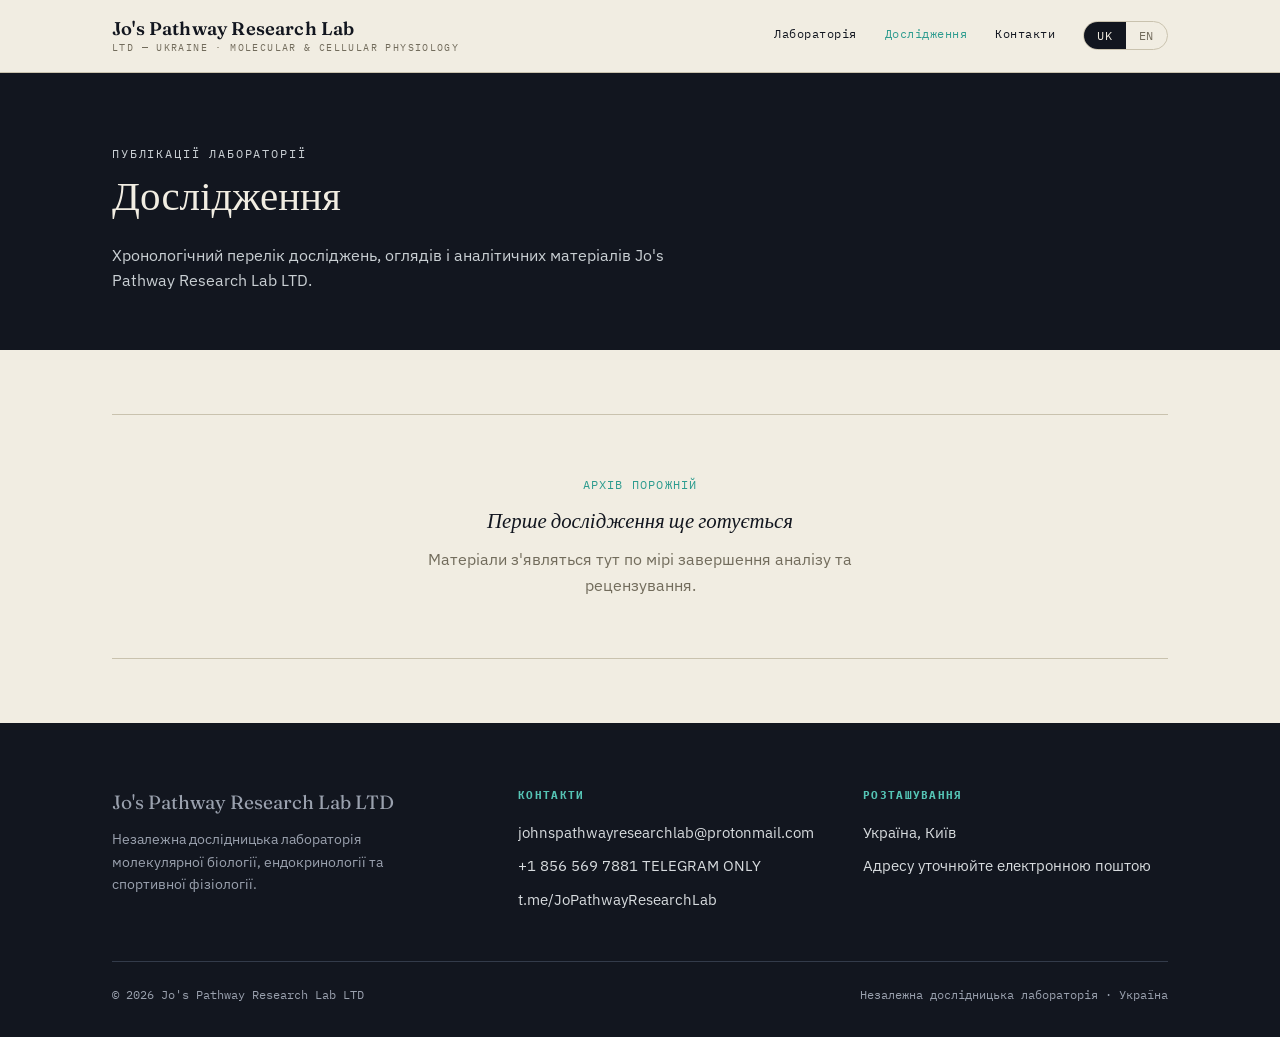
==== research.html @ 966e6f87 "Update research.html" ====
<!DOCTYPE html>
<html lang="uk" data-lang="uk">
<head>
<meta charset="UTF-8">
<meta name="viewport" content="width=device-width, initial-scale=1.0">
<title>Дослідження — Jo's Pathway Research Lab LTD</title>
<link rel="stylesheet" href="style.css">
<style>
  [data-lang] [data-en]{ display:none; }
  html[data-lang="en"] [data-en]{ display:inline; }
  html[data-lang="en"] [data-uk]{ display:none; }
  html[data-lang="uk"] [data-uk]{ display:inline; }
  [data-en-b], [data-uk-b]{ display:none; }
  html[data-lang="en"] [data-en-b]{ display:block; }
  html[data-lang="uk"] [data-uk-b]{ display:block; }
</style>
</head>
<body>

<header class="site-header">
  <div class="wrap">
    <a href="index.html" class="brand">
      <span class="name">Jo's Pathway Research Lab</span>
      <span class="tag">LTD — Ukraine · Molecular &amp; Cellular Physiology</span>
    </a>
    <nav class="primary">
      <a href="index.html"><span data-uk>Лабораторія</span><span data-en>Laboratory</span></a>
      <a href="research.html" class="active"><span data-uk>Дослідження</span><span data-en>Research</span></a>
      <a href="index.html#contact"><span data-uk>Контакти</span><span data-en>Contact</span></a>
      <div class="lang-toggle">
        <button data-set="uk" class="lang active">UK</button>
        <button data-set="en" class="lang">EN</button>
      </div>
    </nav>
  </div>
</header>

<section class="research-hero">
  <div class="wrap">
    <p class="eyebrow" data-uk-b>Публікації лабораторії</p>
    <p class="eyebrow" data-en-b>Laboratory publications</p>
    <h1 data-uk-b>Дослідження</h1>
    <h1 data-en-b>Research</h1>
    <p data-uk-b>Хронологічний перелік досліджень, оглядів і аналітичних матеріалів Jo's Pathway Research Lab LTD.</p>
    <p data-en-b>A chronological record of studies, reviews, and analytical materials from Jo's Pathway Research Lab LTD.</p>
  </div>
</section>

<section class="tight">
  <div class="wrap">

    <!-- ============================================================
         СПИСОК ДОСЛІДЖЕНЬ / STUDIES LIST
         Щоб додати нове дослідження — скопіюйте один блок <article
         class="study">...</article> нижче (або приклад у коментарі),
         вставте його ПЕРШИМ всередині <div id="studies-list">,
         і заповніть свої дані. Якщо в списку лишається лише порожній
         стан (.empty-state) — просто видаліть цей блок, коли додасте
         перше дослідження.

         To add a new study, copy one <article class="study"> block
         (or the commented template below), paste it as the FIRST
         child inside <div id="studies-list">, and fill in your data.
         If only the .empty-state block remains below, delete it once
         you add your first real study.

    <article class="study">
      <div class="meta">
        <span class="date">2026-01-01</span>
        <span data-uk>Огляд</span><span data-en>Review</span>
        <span class="status">draft</span>
      </div>
      <div>
        <div class="tags">
          <span>mTORC1</span>
          <span>Akt/PKB</span>
        </div>
        <h3 data-uk-b>Заголовок дослідження українською</h3>
        <h3 data-en-b>Study title in English</h3>
        <p class="summary" data-uk-b>Короткий опис — одне-два речення про мету, метод і головний висновок дослідження.</p>
        <p class="summary" data-en-b>Short summary — one or two sentences on the aim, method, and key finding.</p>
      </div>
    </article>

    ============================================================ -->

    <div id="studies-list">

      <div class="empty-state">
        <p class="glyph" data-uk-b>Архів порожній</p>
        <p class="glyph" data-en-b>Archive is empty</p>
        <h3 data-uk-b>Перше дослідження ще готується</h3>
        <h3 data-en-b>The first study is in preparation</h3>
        <p data-uk-b>Матеріали з'являться тут по мірі завершення аналізу та рецензування.</p>
        <p data-en-b>Materials will appear here as analysis and review are completed.</p>
      </div>

    </div>

  </div>
</section>

<footer class="site-footer" id="contact">
  <div class="wrap">
    <div class="footer-grid">
      <div class="brand-col">
        <p class="name">Jo's Pathway Research Lab LTD</p>
        <p data-uk-b>Незалежна дослідницька лабораторія молекулярної біології, ендокринології та спортивної фізіології.</p>
        <p data-en-b>An independent research laboratory in molecular biology, endocrinology, and exercise physiology.</p>
      </div>
      <div class="footer-col">
        <h5 data-uk-b>Контакти</h5>
        <h5 data-en-b>Contact</h5>
        <ul>
          <li><a href="mailto:johnspathwayresearchlab@protonmail.com">johnspathwayresearchlab@protonmail.com</a></li>
          <li><a href="https://t.me/+18565697881">+1 856 569 7881 TELEGRAM ONLY</a></li>
          <li><a href="https://t.me/JoPathwayResearchLab">t.me/JoPathwayResearchLab</a></li>
        </ul>
      </div>
      <div class="footer-col">
        <h5 data-uk-b>Розташування</h5>
        <h5 data-en-b>Location</h5>
        <ul>
          <li><span data-uk-b>Україна, Київ</span><span data-en-b>Ukraine, Kyiv</span></li>
          <li><span data-uk>Адресу уточнюйте електронною поштою</span><span data-en>Address available on request</span></li>
        </ul>
      </div>
    </div>
    <div class="footer-bottom">
      <span>© 2026 Jo's Pathway Research Lab LTD</span>
      <span data-uk>Незалежна дослідницька лабораторія · Україна</span>
      <span data-en>Independent research laboratory · Ukraine</span>
    </div>
  </div>
</footer>

<script src="script.js"></script>
</body>
</html>
---- style.css ----
@import url('https://fonts.googleapis.com/css2?family=Fraunces:opsz,wght,ital@9..144,300..700,0..1&family=IBM+Plex+Sans:wght@400;500;600&family=IBM+Plex+Mono:wght@400;500&display=swap');

:root{
  --paper: #F1EDE2;
  --paper-dim: #E7E1D2;
  --ink: #12161F;
  --ink-soft: #1B212D;
  --teal: #2E9C8F;
  --teal-bright: #55C4B5;
  --amber: #D9A441;
  --rule: #C9C2AE;
  --rule-dark: #333B4A;
  --muted: #726C5C;
  --muted-light: #9AA1AE;

  --display: 'Fraunces', serif;
  --body: 'IBM Plex Sans', sans-serif;
  --mono: 'IBM Plex Mono', monospace;
}

*{ box-sizing: border-box; }
html{ scroll-behavior: smooth; }

body{
  margin:0;
  background: var(--paper);
  color: var(--ink);
  font-family: var(--body);
  font-size: 16px;
  line-height: 1.6;
  -webkit-font-smoothing: antialiased;
}

a{ color: inherit; }

::selection{ background: var(--teal); color: var(--paper); }

.wrap{
  max-width: 1120px;
  margin: 0 auto;
  padding: 0 32px;
}

/* ---------- Focus visibility ---------- */
a:focus-visible, button:focus-visible{
  outline: 2px solid var(--teal);
  outline-offset: 3px;
}

@media (prefers-reduced-motion: reduce){
  *{ animation-duration: 0.01ms !important; animation-iteration-count: 1 !important; transition-duration: 0.01ms !important; scroll-behavior: auto !important; }
}

/* ---------- Header ---------- */
.site-header{
  position: sticky;
  top:0;
  z-index: 50;
  background: rgba(241,237,226,0.92);
  backdrop-filter: blur(6px);
  border-bottom: 1px solid var(--rule);
}
.site-header .wrap{
  display:flex;
  align-items:center;
  justify-content:space-between;
  padding-top: 18px;
  padding-bottom: 18px;
}
.brand{
  display:flex;
  flex-direction:column;
  text-decoration:none;
  color: var(--ink);
  line-height:1.15;
}
.brand .name{
  font-family: var(--display);
  font-weight: 600;
  font-size: 1.15rem;
  letter-spacing: 0.01em;
}
.brand .tag{
  font-family: var(--mono);
  font-size: 0.62rem;
  letter-spacing: 0.14em;
  text-transform: uppercase;
  color: var(--muted);
  margin-top: 3px;
}

nav.primary{
  display:flex;
  align-items:center;
  gap: 28px;
}
nav.primary a{
  font-family: var(--mono);
  font-size: 0.78rem;
  letter-spacing: 0.04em;
  text-decoration:none;
  color: var(--ink);
  position: relative;
  padding-bottom: 3px;
}
nav.primary a.active{ color: var(--teal); }
nav.primary a:not(.lang)::after{
  content:'';
  position:absolute;
  left:0; right:0; bottom:-2px;
  height:2px;
  background: var(--teal);
  transform: scaleX(0);
  transform-origin: left;
  transition: transform .25s ease;
}
nav.primary a:not(.lang):hover::after{ transform: scaleX(1); }

.lang-toggle{
  display:flex;
  border: 1px solid var(--rule);
  border-radius: 999px;
  overflow:hidden;
  font-family: var(--mono);
}
.lang-toggle button{
  background: transparent;
  border: none;
  padding: 6px 13px;
  font-family: var(--mono);
  font-size: 0.72rem;
  letter-spacing: 0.06em;
  cursor: pointer;
  color: var(--muted);
}
.lang-toggle button.active{
  background: var(--ink);
  color: var(--paper);
}

/* ---------- Hero ---------- */
.hero{
  position: relative;
  background: var(--ink);
  color: var(--paper);
  overflow: hidden;
}

/* 1. Send diagram strictly behind the text wrapper */
.hero-diagram{
  position: absolute;
  inset: 0;
  opacity: 0.45; /* Tuned down slightly for improved contrast */
  z-index: 1; 
  pointer-events: auto; /* Re-enable events so nodes can be hovered */
}
.hero-diagram svg{
  width: 100%;
  height: 100%;
}
.hero-diagram .node{
  pointer-events: all; /* Nodes capture hover states directly */
}

/* 2. Elevate content wrapper over the diagram layers */
.hero .wrap{
  position: relative;
  z-index: 2; 
  padding-top: 96px;
  padding-bottom: 120px;
  display: grid;
  grid-template-columns: 1.1fr 0.9fr;
  gap: 40px;
  align-items: center;
  pointer-events: none; /* Let hovers pass through empty spaces to the nodes behind */
}

/* 3. Re-enable mouse actions for text blocks, links, and panel */
.hero .wrap > *{
  pointer-events: auto; 
}

.hero-actions, .hero-panel{
  position: relative;
}

.eyebrow{
  font-family: var(--mono);
  font-size: 0.72rem;
  letter-spacing: 0.16em;
  text-transform: uppercase;
  color: var(--teal-bright);
  margin: 0 0 18px;
}
.hero h1{
  font-family: var(--display);
  font-weight: 500;
  font-size: clamp(2.1rem, 4vw, 3.4rem);
  line-height: 1.08;
  margin: 0 0 22px;
  letter-spacing: -0.01em;
}
.hero h1 em{
  font-style: italic;
  color: var(--teal-bright);
}
.hero p.lede{
  font-size: 1.05rem;
  color: #CBD1D6;
  max-width: 46ch;
  margin: 0 0 30px;
}
.hero-actions{ display:flex; gap:16px; flex-wrap:wrap; }

.btn{
  display:inline-flex;
  align-items:center;
  gap:8px;
  font-family: var(--mono);
  font-size: 0.8rem;
  letter-spacing: 0.03em;
  text-decoration:none;
  padding: 12px 22px;
  border-radius: 2px;
  border: 1px solid var(--teal-bright);
  color: var(--teal-bright);
  transition: background .2s ease, color .2s ease;
}
.btn:hover{ background: var(--teal-bright); color: var(--ink); }
.btn.solid{
  background: var(--teal-bright);
  color: var(--ink);
}
.btn.solid:hover{ background: var(--paper); border-color: var(--paper); }

.hero-panel{
  border: 1px solid var(--rule-dark);
  background: rgba(18, 22, 31, 0.85); /* Slightly darker, solid backup to shield text */
  backdrop-filter: blur(4px);
  padding: 26px 26px;
  position: relative;
}
.hero-panel .panel-label{
  font-family: var(--mono);
  font-size: 0.65rem;
  letter-spacing: 0.14em;
  text-transform: uppercase;
  color: var(--muted-light);
  margin-bottom: 14px;
}
.pathway-list{
  list-style: none;
  margin:0; padding:0;
  display:flex;
  flex-direction:column;
  gap: 10px;
}
.pathway-list li{
  font-family: var(--mono);
  font-size: 0.86rem;
  display:flex;
  justify-content:space-between;
  border-bottom: 1px dashed var(--rule-dark);
  padding-bottom: 8px;
  color: #D7DBDE;
}
.pathway-list li span.code{ color: var(--teal-bright); }

/* ---------- Section shared ---------- */
section{ padding: 88px 0; }
section.tight{ padding: 64px 0; }
.section-head{
  max-width: 62ch;
  margin-bottom: 48px;
}
.section-head .eyebrow{ color: var(--teal); }
.section-head h2{
  font-family: var(--display);
  font-weight: 500;
  font-size: clamp(1.6rem, 2.6vw, 2.2rem);
  margin: 0 0 14px;
  letter-spacing: -0.01em;
}
.section-head p{
  color: var(--muted);
  margin:0;
  font-size: 1rem;
}

hr.rule{
  border:none;
  border-top: 1px solid var(--rule);
  margin: 0;
}

/* ---------- About ---------- */
.about-grid{
  display:grid;
  grid-template-columns: 1fr 1fr;
  gap: 56px;
}
.about-grid p{ margin: 0 0 18px; color: #3A3F33; }
.about-grid .lead{
  font-family: var(--display);
  font-style: italic;
  font-size: 1.3rem;
  color: var(--ink);
  line-height: 1.4;
}

/* ---------- Pathways grid ---------- */
.pathways-grid{
  display:grid;
  grid-template-columns: repeat(3, 1fr);
  gap: 1px;
  background: var(--rule);
  border: 1px solid var(--rule);
}
.pathway-card{
  background: var(--paper);
  padding: 26px 24px;
  transition: background .2s ease;
}
.pathway-card:hover{ background: var(--paper-dim); }
.pathway-card .code{
  font-family: var(--mono);
  font-size: 0.7rem;
  letter-spacing: 0.1em;
  color: var(--teal);
  display:block;
  margin-bottom: 10px;
}
.pathway-card h3{
  font-family: var(--display);
  font-style: italic;
  font-weight: 500;
  font-size: 1.15rem;
  margin: 0 0 10px;
}
.pathway-card p{
  margin:0;
  font-size: 0.9rem;
  color: var(--muted);
}

/* ---------- Focus areas / methodology ---------- */
.focus-list{
  display:grid;
  grid-template-columns: repeat(2, 1fr);
  gap: 28px 48px;
}
.focus-item{
  display:flex;
  gap: 18px;
  border-top: 1px solid var(--rule);
  padding-top: 18px;
}
.focus-item .mark{
  font-family: var(--mono);
  color: var(--amber);
  font-size: 0.85rem;
  padding-top: 2px;
}
.focus-item h4{
  font-family: var(--body);
  font-weight: 600;
  font-size: 0.98rem;
  margin: 0 0 6px;
}
.focus-item p{
  margin:0;
  font-size: 0.9rem;
  color: var(--muted);
}

/* ---------- Research page ---------- */
.research-hero{
  background: var(--ink);
  color: var(--paper);
  padding: 72px 0 56px;
}
.research-hero h1{
  font-family: var(--display);
  font-weight: 500;
  font-size: clamp(1.8rem, 3.2vw, 2.6rem);
  margin: 0 0 14px;
}
.research-hero p{
  color: #C9CFD3;
  max-width: 58ch;
  margin:0;
}

#studies-list{
  display:flex;
  flex-direction: column;
}
.study{
  display:grid;
  grid-template-columns: 140px 1fr;
  gap: 28px;
  padding: 30px 0;
  border-top: 1px solid var(--rule);
}
.study:last-child{ border-bottom: 1px solid var(--rule); }
.study .meta{
  font-family: var(--mono);
  font-size: 0.75rem;
  color: var(--muted);
  line-height: 1.7;
}
.study .meta .date{ color: var(--ink); display:block; }
.study .meta .status{
  display:inline-block;
  margin-top: 8px;
  padding: 2px 8px;
  border: 1px solid var(--teal);
  color: var(--teal);
  border-radius: 999px;
  font-size: 0.65rem;
  letter-spacing: 0.06em;
  text-transform: uppercase;
}
.study h3{
  font-family: var(--display);
  font-weight: 500;
  font-size: 1.3rem;
  margin: 0 0 10px;
}
.study .tags{
  margin: 0 0 12px;
  display:flex;
  flex-wrap:wrap;
  gap: 8px;
}
.study .tags span{
  font-family: var(--mono);
  font-size: 0.68rem;
  color: var(--teal);
  background: rgba(46,156,143,0.08);
  padding: 3px 8px;
  border-radius: 3px;
}
.study p.summary{
  margin:0;
  color: var(--muted);
  font-size: 0.95rem;
  max-width: 68ch;
}

.empty-state{
  padding: 60px 0;
  text-align:center;
  border-top: 1px solid var(--rule);
  border-bottom: 1px solid var(--rule);
}
.empty-state .glyph{
  font-family: var(--mono);
  font-size: 0.75rem;
  color: var(--teal);
  letter-spacing: 0.1em;
  text-transform: uppercase;
  margin-bottom: 10px;
}
.empty-state h3{
  font-family: var(--display);
  font-style: italic;
  font-weight: 500;
  font-size: 1.3rem;
  margin: 0 0 10px;
}
.empty-state p{ color: var(--muted); max-width: 46ch; margin: 0 auto; }

/* ---------- Footer / contact ---------- */
footer.site-footer{
  background: var(--ink);
  color: var(--paper);
  padding: 64px 0 32px;
}
.footer-grid{
  display:grid;
  grid-template-columns: 1.2fr 1fr 1fr;
  gap: 40px;
  padding-bottom: 40px;
  border-bottom: 1px solid var(--rule-dark);
}
.footer-grid .brand-col .name{
  font-family: var(--display);
  font-size: 1.2rem;
  margin: 0 0 10px;
}
.footer-grid .brand-col p{
  color: var(--muted-light);
  font-size: 0.88rem;
  max-width: 34ch;
  margin:0;
}
.footer-col h5{
  font-family: var(--mono);
  font-size: 0.68rem;
  letter-spacing: 0.12em;
  text-transform: uppercase;
  color: var(--teal-bright);
  margin: 0 0 16px;
}
.footer-col ul{ list-style:none; margin:0; padding:0; }
.footer-col li{ margin-bottom: 10px; font-size: 0.92rem; color: #D7DBDE; }
.footer-col a{ text-decoration:none; color: #D7DBDE; }
.footer-col a:hover{ color: var(--teal-bright); }
.footer-bottom{
  padding-top: 24px;
  display:flex;
  justify-content:space-between;
  flex-wrap:wrap;
  gap: 12px;
  font-family: var(--mono);
  font-size: 0.72rem;
  color: var(--muted-light);
}

/* ---------- Responsive ---------- */
@media (max-width: 860px){
  .hero .wrap{ grid-template-columns: 1fr; padding-top:64px; padding-bottom:64px; }
  .about-grid{ grid-template-columns: 1fr; gap: 24px; }
  .pathways-grid{ grid-template-columns: 1fr; }
  .focus-list{ grid-template-columns: 1fr; }
  .footer-grid{ grid-template-columns: 1fr; }
  .study{ grid-template-columns: 1fr; gap: 10px; }
  nav.primary{ gap: 16px; }
  nav.primary a:not(.lang) span.full{ display:none; }
}
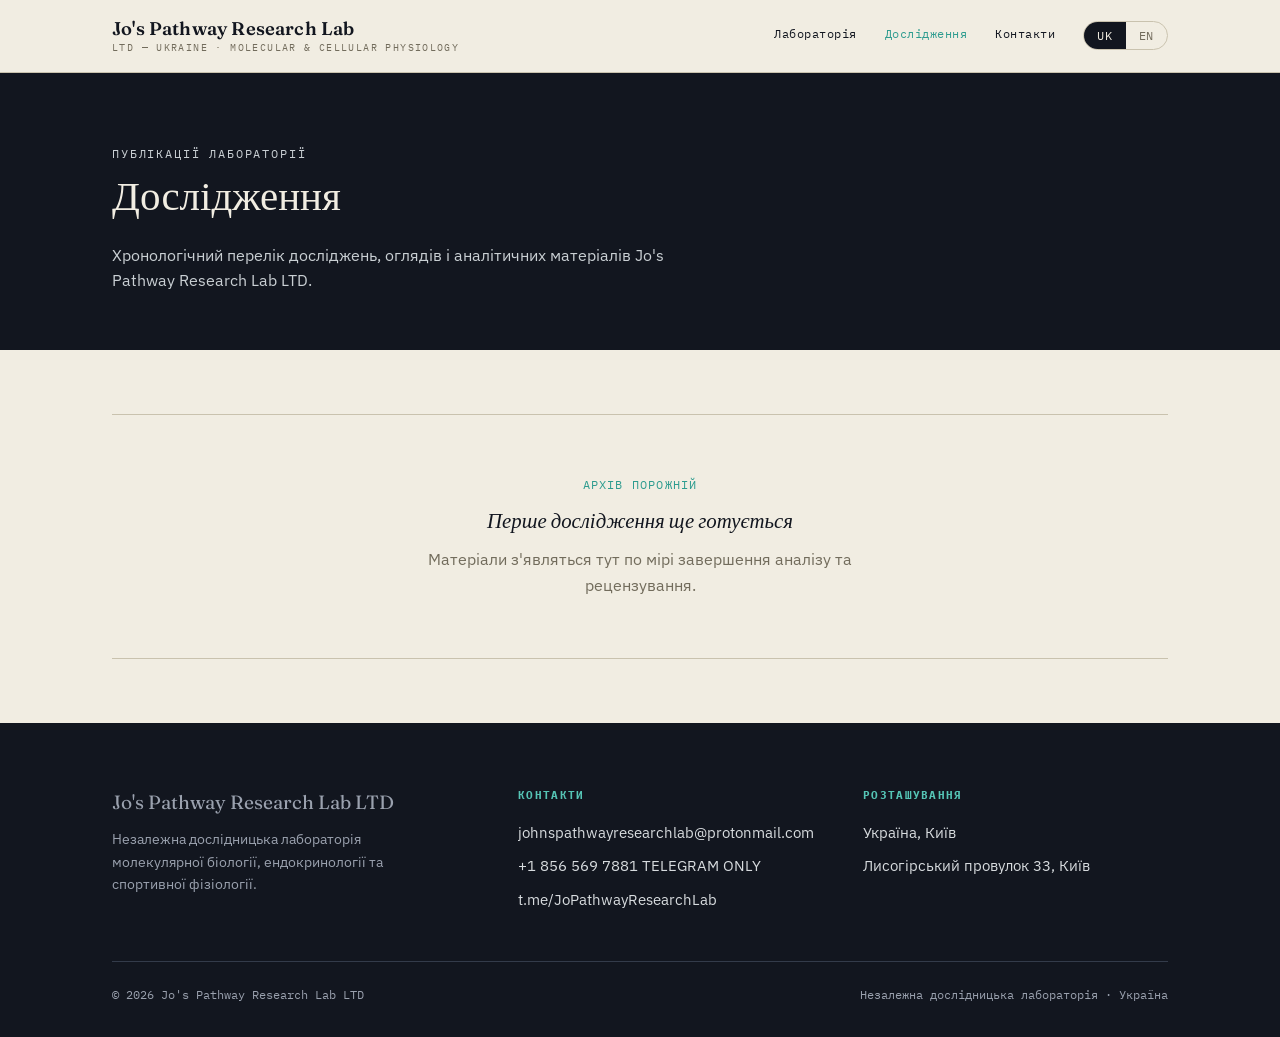
==== commit f572853d: "Update research.html" ====
--- a/research.html
+++ b/research.html
@@ -122,7 +122,7 @@
         <h5 data-en-b>Location</h5>
         <ul>
           <li><span data-uk-b>Україна, Київ</span><span data-en-b>Ukraine, Kyiv</span></li>
-          <li><span data-uk>Адресу уточнюйте електронною поштою</span><span data-en>Address available on request</span></li>
+          <li><span data-uk>Лисогірський провулок 33, Київ</span><span data-en>33 Lysohirskyi Lane, Kyiv</span></li>
         </ul>
       </div>
     </div>
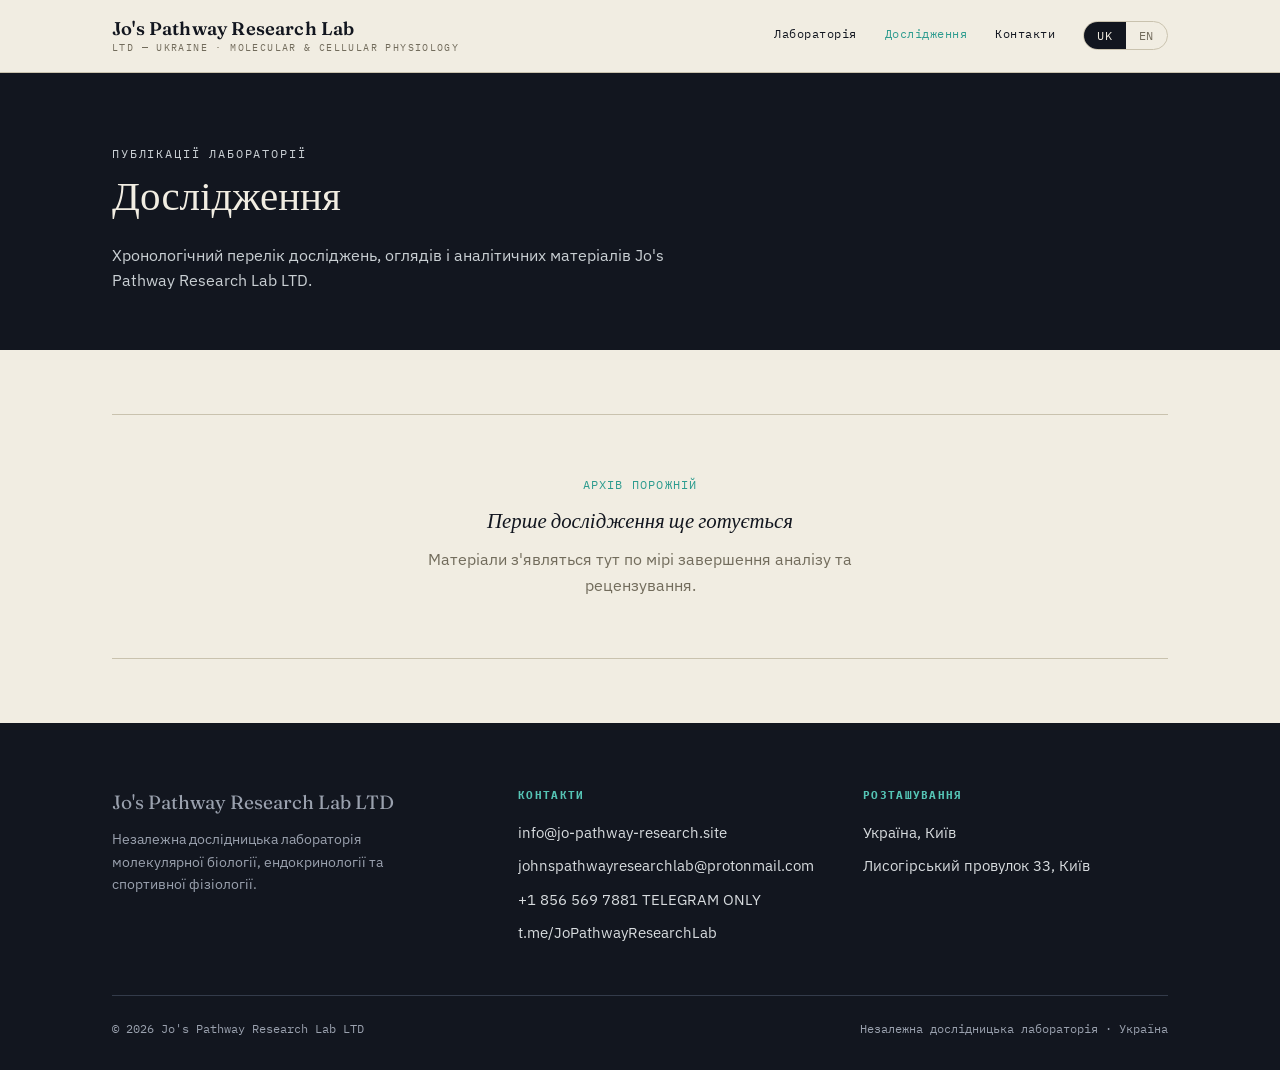
==== commit bc642fb8: "Update research.html" ====
--- a/research.html
+++ b/research.html
@@ -112,6 +112,7 @@
         <h5 data-uk-b>Контакти</h5>
         <h5 data-en-b>Contact</h5>
         <ul>
+          <li><a href="mailto:info@jo-pathway-research.site">info@jo-pathway-research.site</a></li>
           <li><a href="mailto:johnspathwayresearchlab@protonmail.com">johnspathwayresearchlab@protonmail.com</a></li>
           <li><a href="https://t.me/+18565697881">+1 856 569 7881 TELEGRAM ONLY</a></li>
           <li><a href="https://t.me/JoPathwayResearchLab">t.me/JoPathwayResearchLab</a></li>
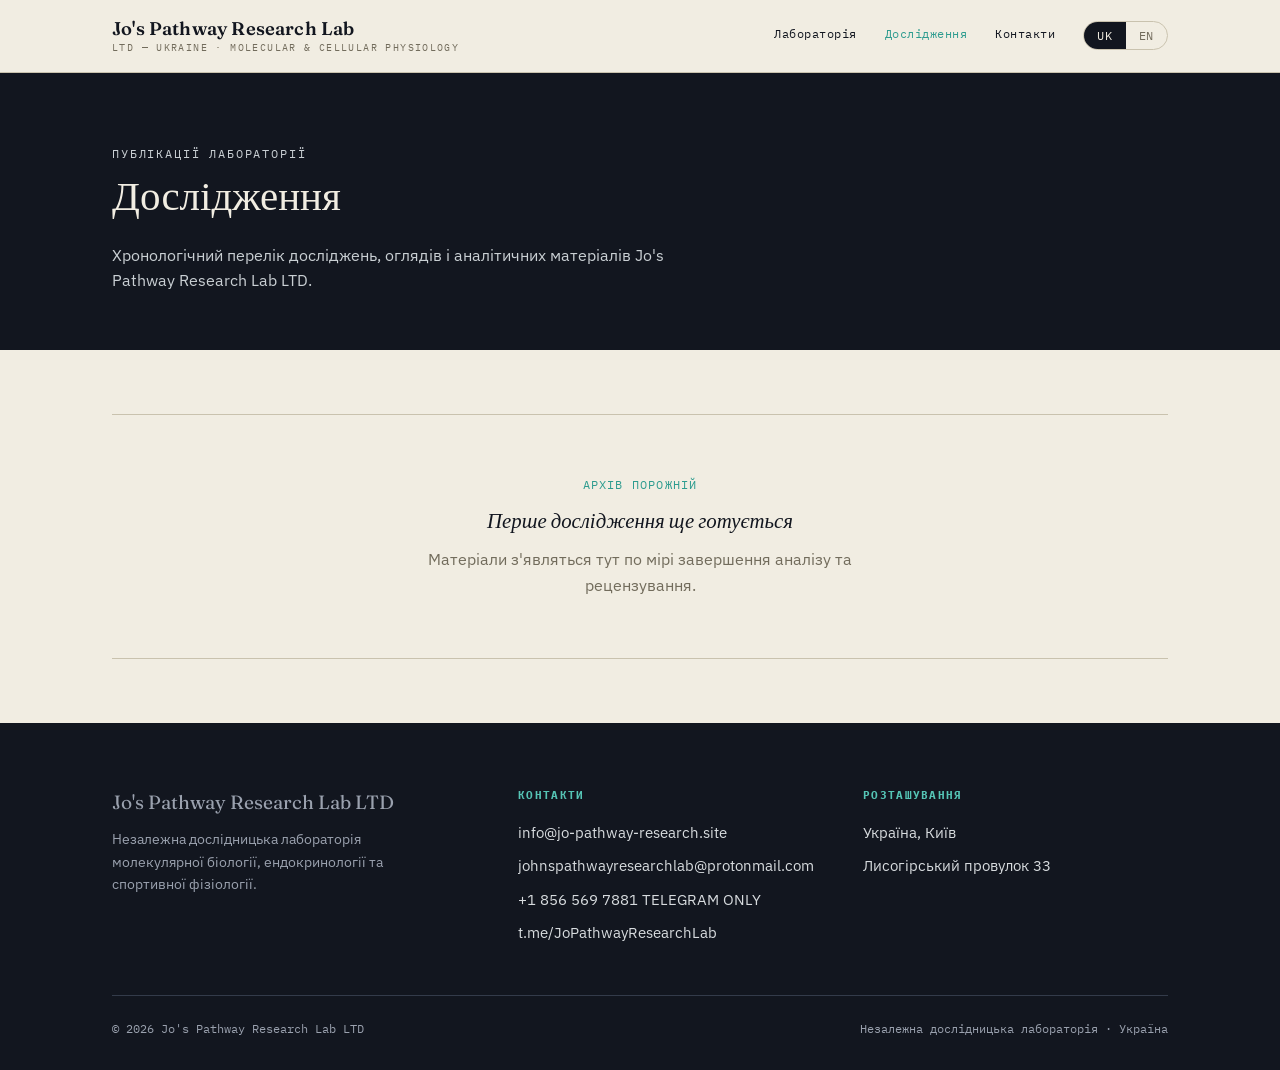
==== commit 777c4c86: "Update research.html" ====
--- a/research.html
+++ b/research.html
@@ -123,7 +123,7 @@
         <h5 data-en-b>Location</h5>
         <ul>
           <li><span data-uk-b>Україна, Київ</span><span data-en-b>Ukraine, Kyiv</span></li>
-          <li><span data-uk>Лисогірський провулок 33, Київ</span><span data-en>33 Lysohirskyi Lane, Kyiv</span></li>
+          <li><span data-uk>Лисогірський провулок 33</span><span data-en>33 Lysohirskyi Lane</span></li>
         </ul>
       </div>
     </div>
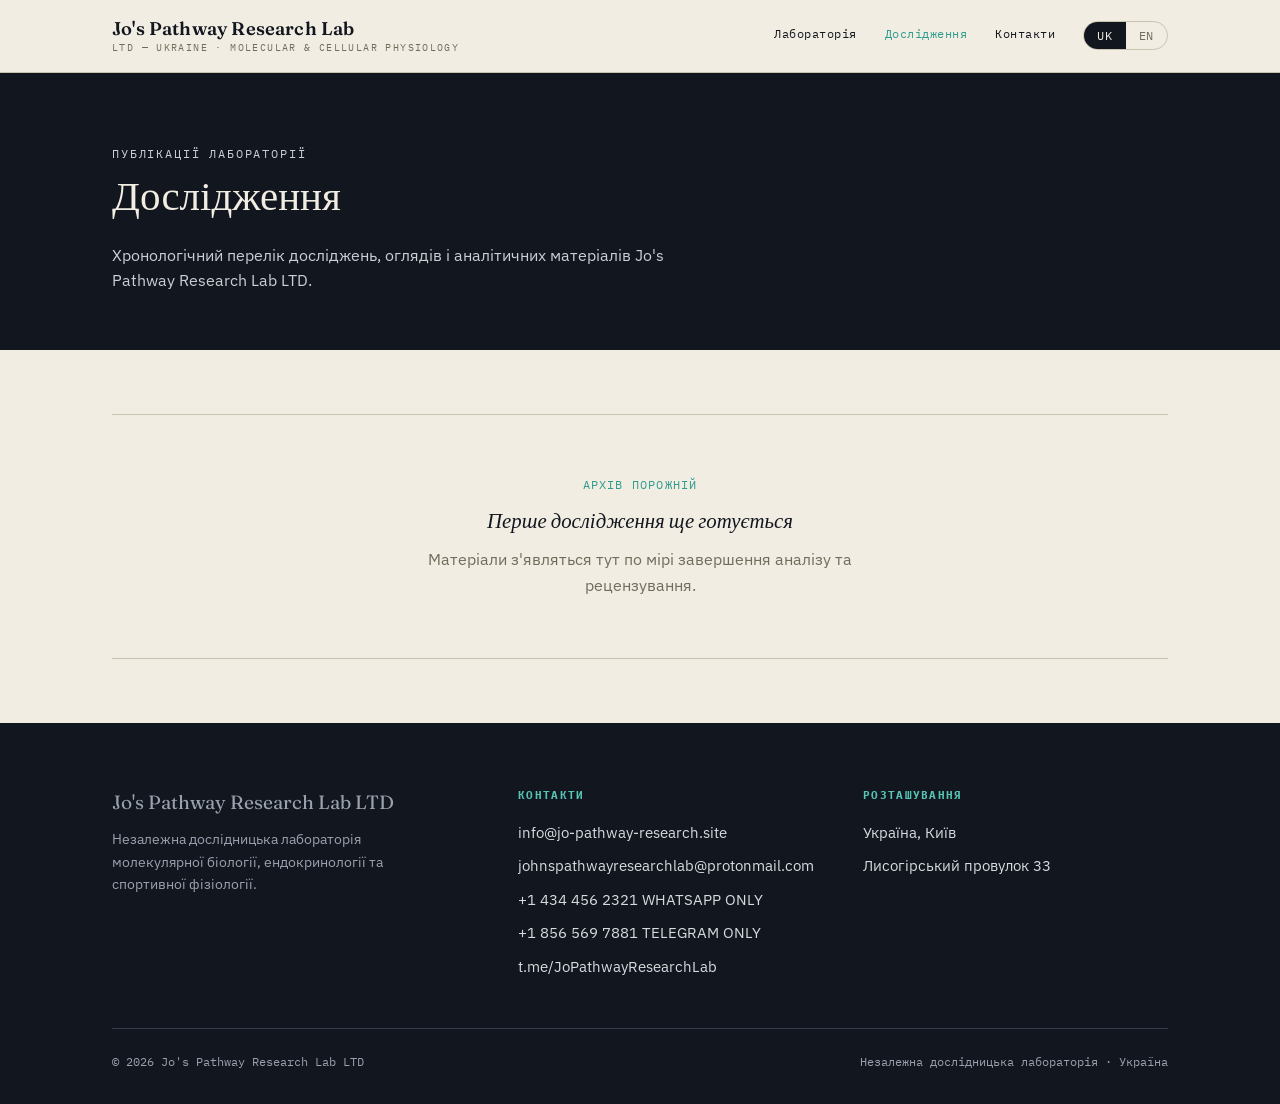
==== commit a0c29ea5: "Update research.html" ====
--- a/research.html
+++ b/research.html
@@ -114,6 +114,7 @@
         <ul>
           <li><a href="mailto:info@jo-pathway-research.site">info@jo-pathway-research.site</a></li>
           <li><a href="mailto:johnspathwayresearchlab@protonmail.com">johnspathwayresearchlab@protonmail.com</a></li>
+          <li><a href="https://wa.me/+14344562321">+1 434 456 2321 WHATSAPP ONLY</a></li>
           <li><a href="https://t.me/+18565697881">+1 856 569 7881 TELEGRAM ONLY</a></li>
           <li><a href="https://t.me/JoPathwayResearchLab">t.me/JoPathwayResearchLab</a></li>
         </ul>
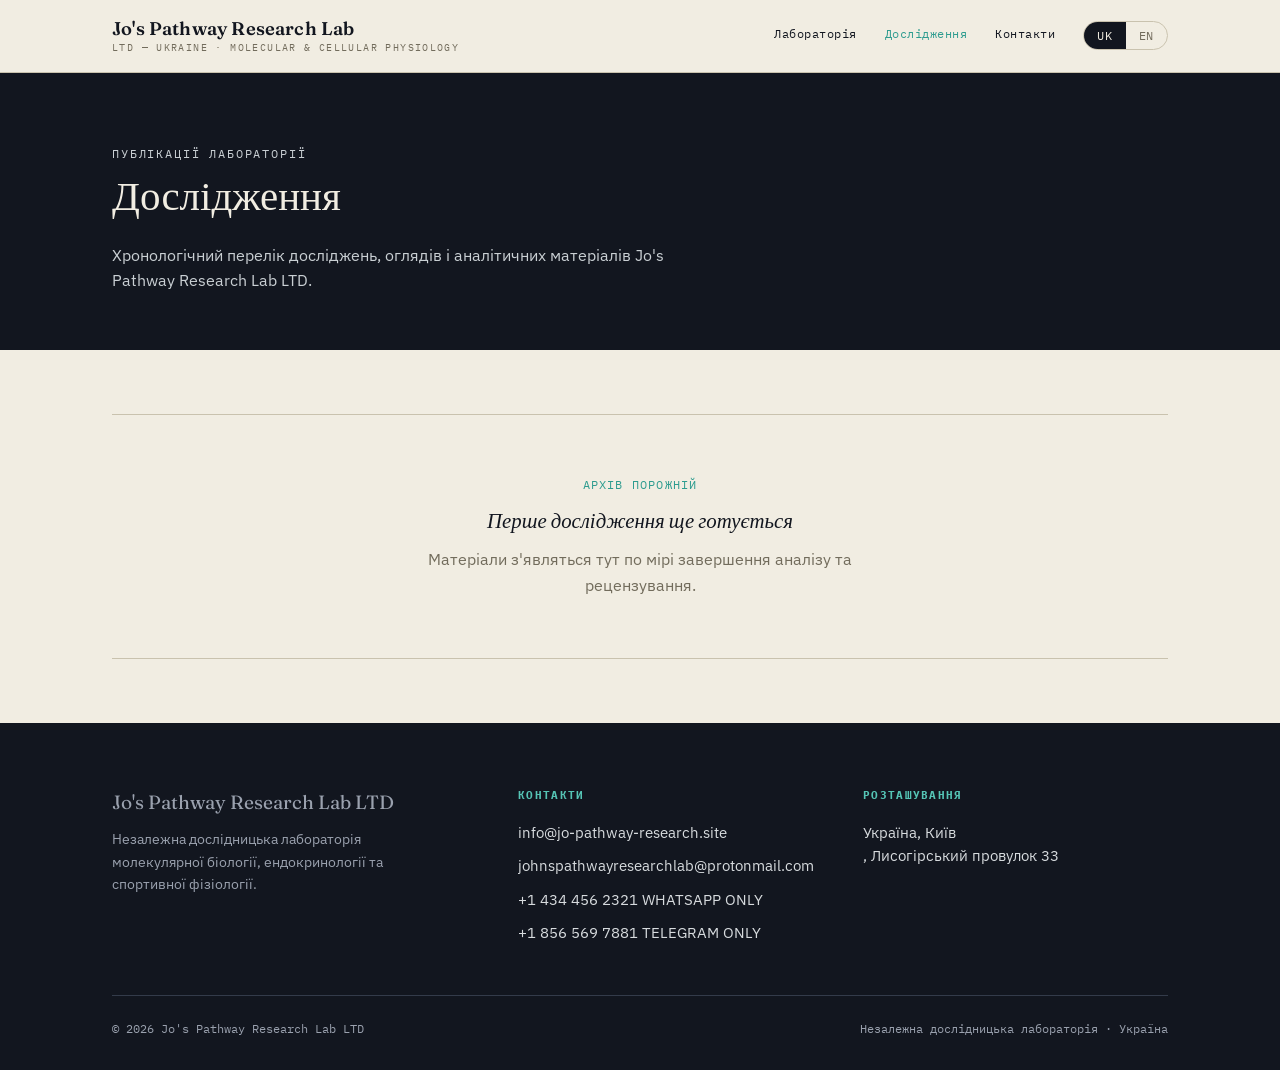
==== commit 1fa80fc0: "Update research.html" ====
--- a/research.html
+++ b/research.html
@@ -115,17 +115,20 @@
           <li><a href="mailto:info@jo-pathway-research.site">info@jo-pathway-research.site</a></li>
           <li><a href="mailto:johnspathwayresearchlab@protonmail.com">johnspathwayresearchlab@protonmail.com</a></li>
           <li><a href="https://wa.me/+14344562321">+1 434 456 2321 WHATSAPP ONLY</a></li>
-          <li><a href="https://t.me/+18565697881">+1 856 569 7881 TELEGRAM ONLY</a></li>
-          <li><a href="https://t.me/JoPathwayResearchLab">t.me/JoPathwayResearchLab</a></li>
+          <li><a href="https://t.me/JoPathwayResearchLab">+1 856 569 7881 TELEGRAM ONLY</a></li>
         </ul>
       </div>
       <div class="footer-col">
         <h5 data-uk-b>Розташування</h5>
         <h5 data-en-b>Location</h5>
         <ul>
-          <li><span data-uk-b>Україна, Київ</span><span data-en-b>Ukraine, Kyiv</span></li>
-          <li><span data-uk>Лисогірський провулок 33</span><span data-en>33 Lysohirskyi Lane</span></li>
-        </ul>
+        <li>
+          <a href="https://maps.app.goo.gl/p54wNFsVRLrCwgxz6" target="_blank">
+            <span data-uk-b>Україна, Київ</span><span data-en-b>Ukraine, Kyiv</span>, 
+            <span data-uk>Лисогірський провулок 33</span><span data-en>33 Lysohirskyi Lane</span>
+          </a>
+        </li>
+      </ul>
       </div>
     </div>
     <div class="footer-bottom">
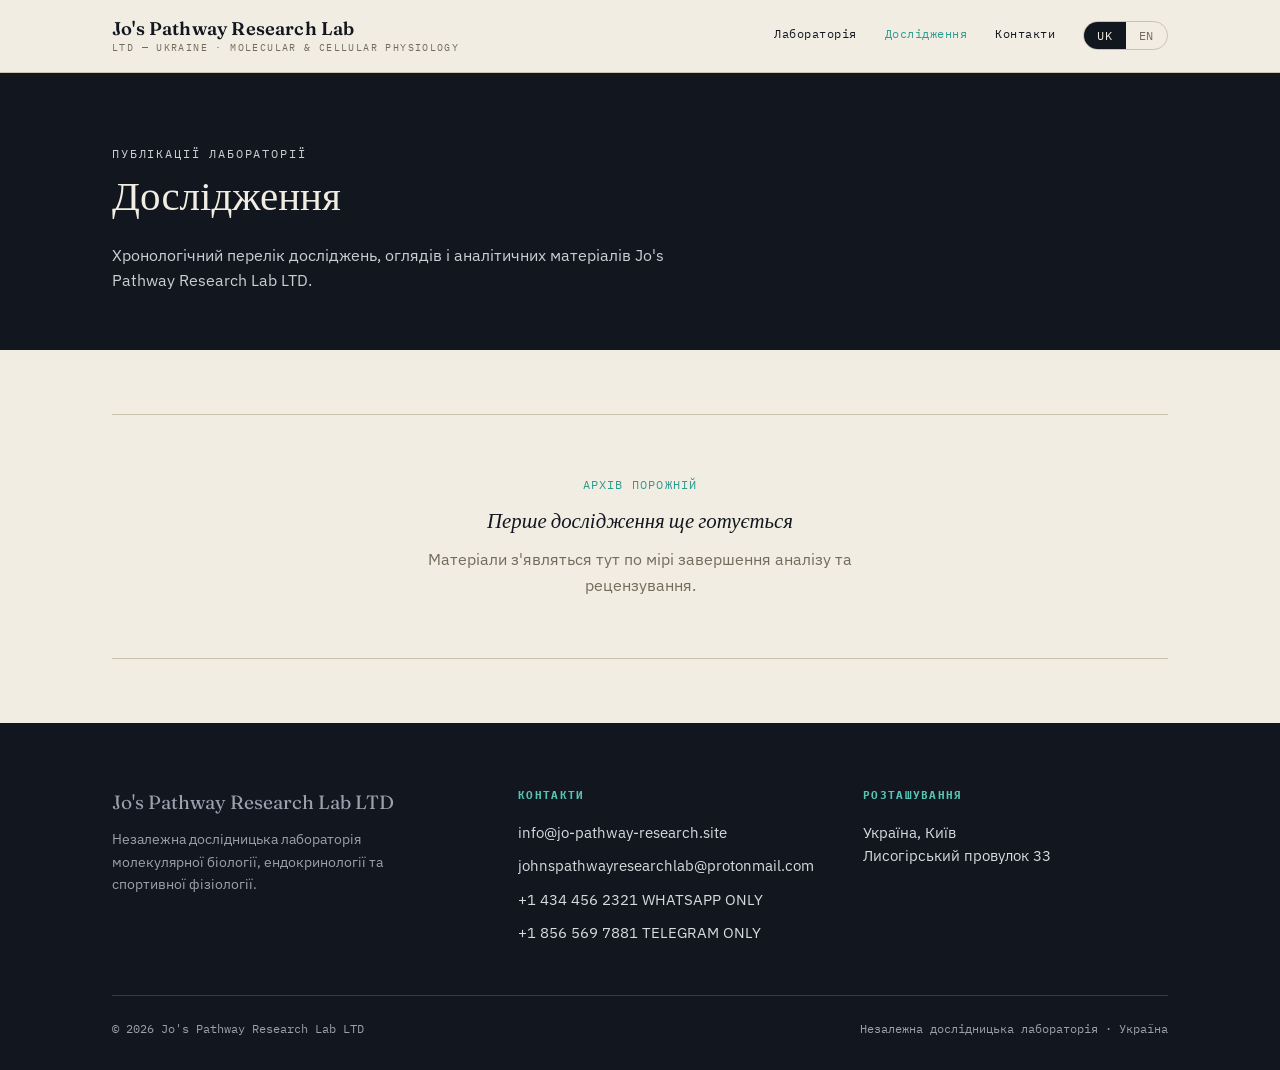
==== commit 0fbde1c3: "Update research.html" ====
--- a/research.html
+++ b/research.html
@@ -124,7 +124,7 @@
         <ul>
         <li>
           <a href="https://maps.app.goo.gl/p54wNFsVRLrCwgxz6" target="_blank">
-            <span data-uk-b>Україна, Київ</span><span data-en-b>Ukraine, Kyiv</span>, 
+            <span data-uk-b>Україна, Київ</span><span data-en-b>Ukraine, Kyiv</span>
             <span data-uk>Лисогірський провулок 33</span><span data-en>33 Lysohirskyi Lane</span>
           </a>
         </li>
